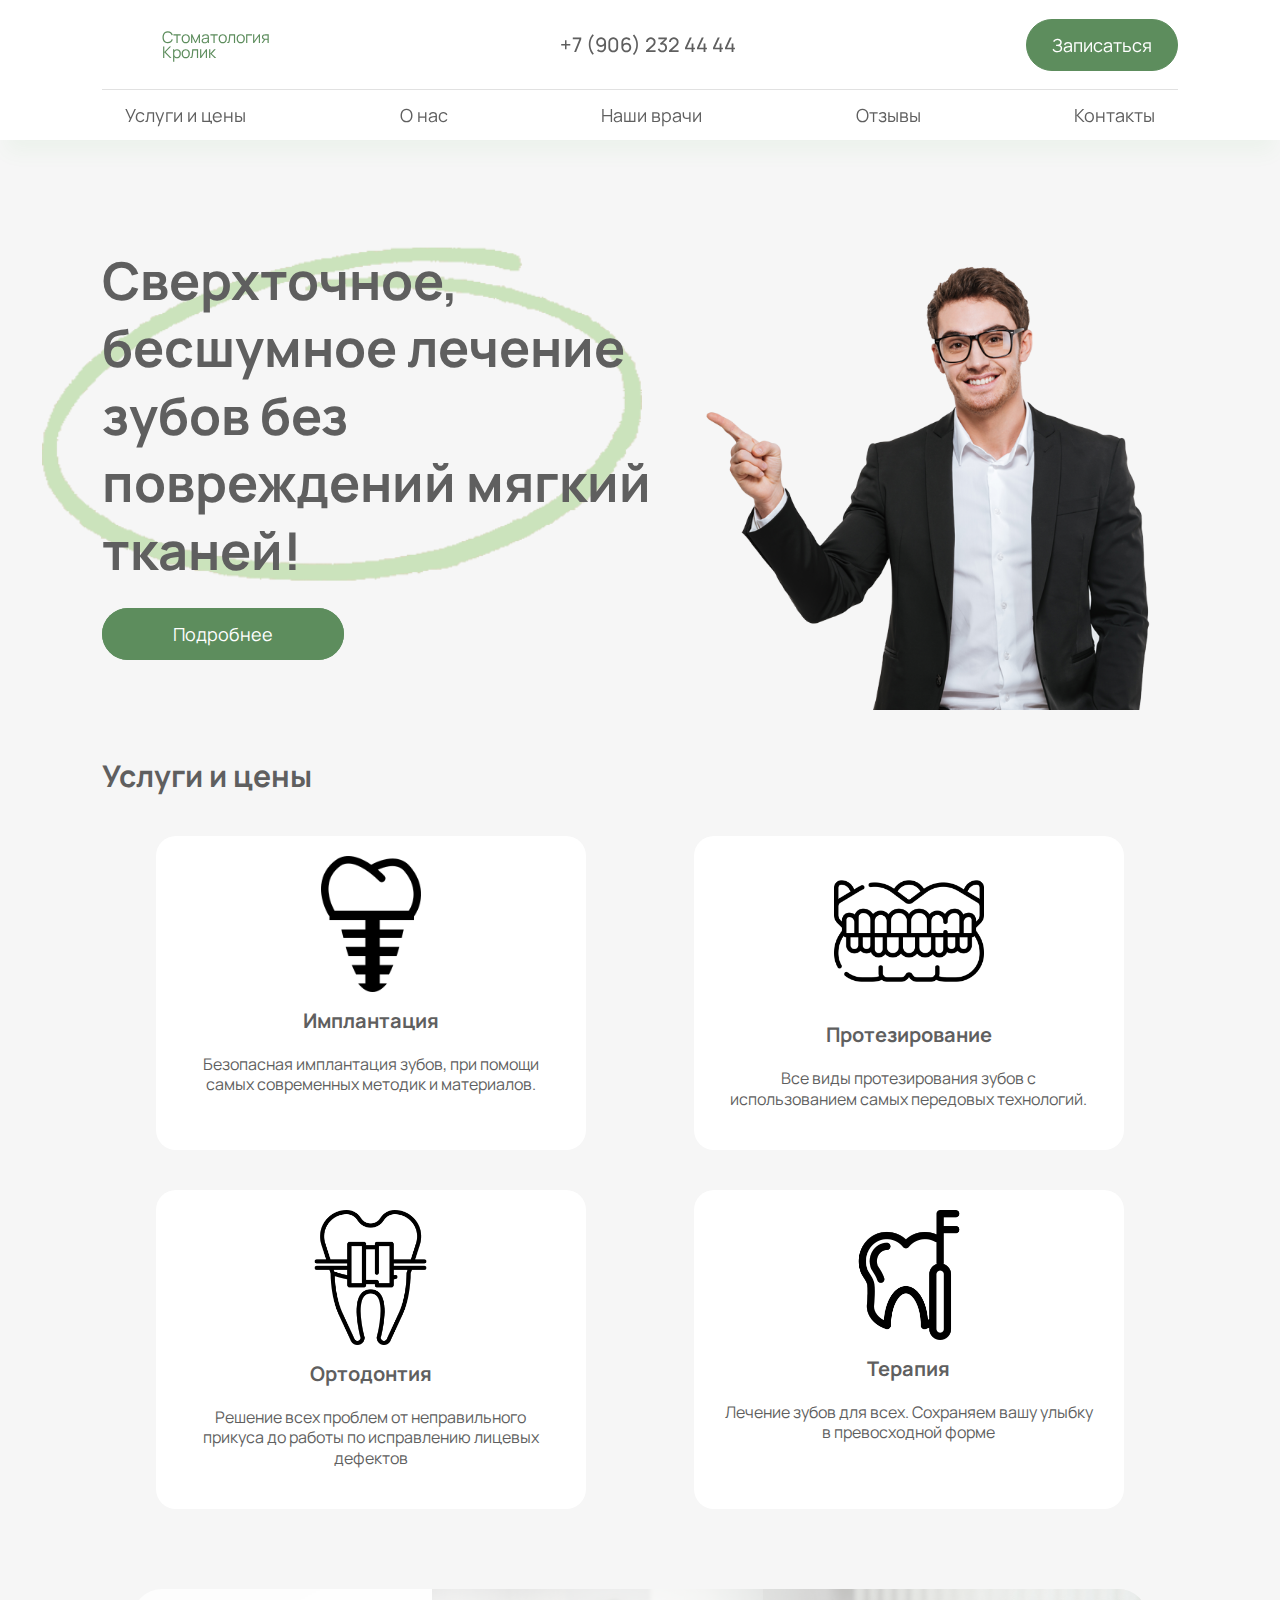
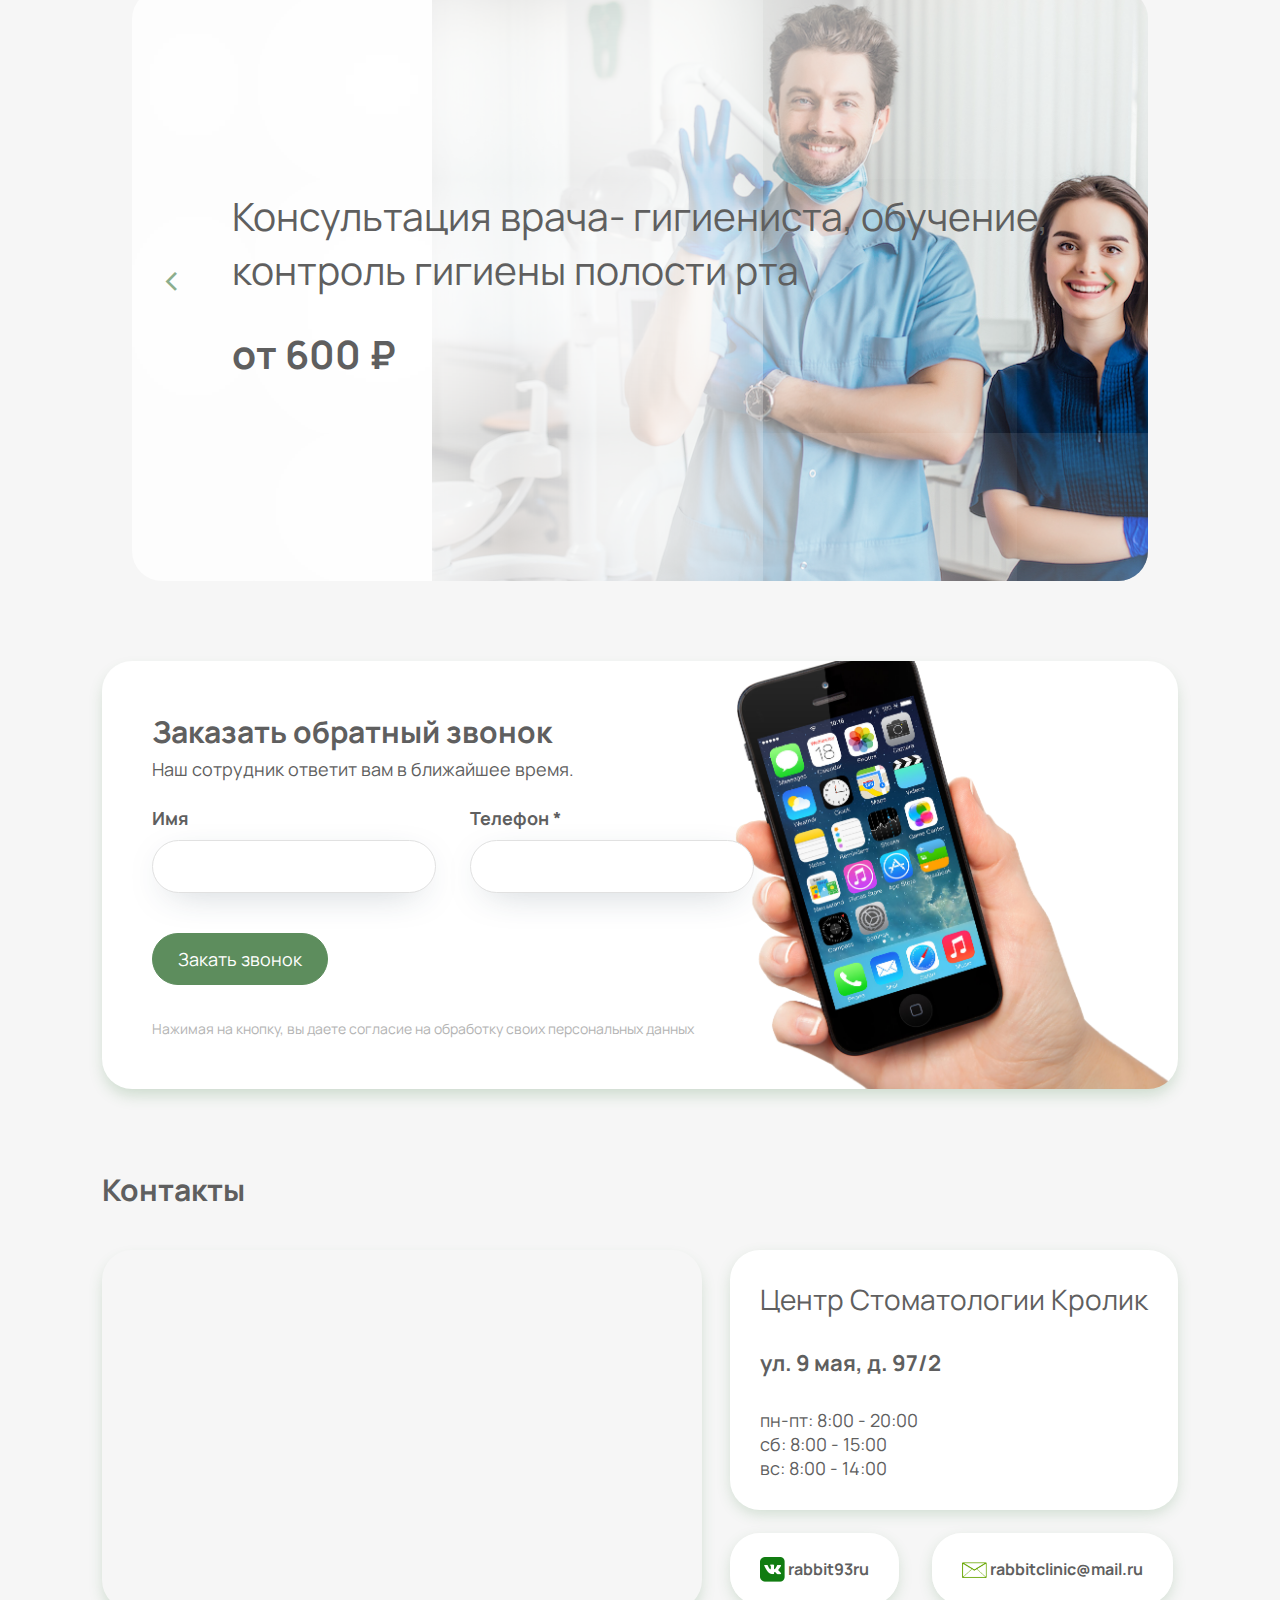
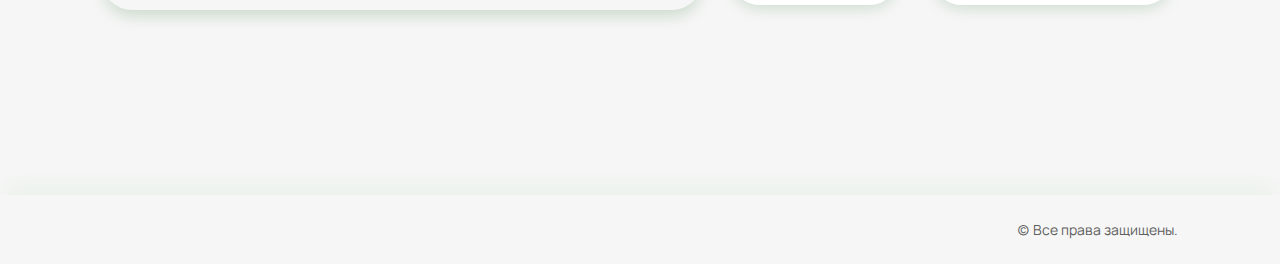
==== index.html @ 94e79339 "rabbit2" ====
<!DOCTYPE html>
<html lang="en">
<head>
    <meta charset="UTF-8">
    <meta http-equiv="X-UA-Compatible" content="IE=edge">
    <meta name="viewport" content="width=device-width, initial-scale=1.0">
    <link rel="preconnect" href="https://fonts.googleapis.com">
    <link rel="preconnect" href="https://fonts.gstatic.com" crossorigin>
    <link href="https://fonts.googleapis.com/css2?family=Cormorant+Garamond:wght@400;700&family=Manrope:wght@400;500;700&display=swap" rel="stylesheet">
    <link rel="stylesheet" href="style/style.css">
    <link rel="shortcut icon" href="img/logo.png" type="image/x-icon">
    <title>«Стоматология Кролик»</title>
</head>
<body>
    <div class="wrapper" id="header">
        <div class="wrapper-window" id="wrapper-window">
            <div class="wrapper-window__block">
                <form action="">
                    <h2 class="wrapper-window__title">Оставить заявку на звонок</h2>
                    <label><span>Имя</span><input type="text" class="input__name"></label>
                    <label><span>Телефон</span><input type="tel" class="input__number"></label>
                    <button class="wrapper-window__button">Оставить заявку</button>
                    <button class="wrapper-window__button__close" id="close"><img src="img/modal_close.png" alt=""></button>
                </form>
            </div>
        </div>
        <header class="header">
            <div class="container">
                <div class="menu-wrapper">
                    <a href="#header" class="logo">
                        <img src="img/logo.png" alt="" width="45px">
                        <p>Стоматология <br> Кролик</p>
                    </a>
                    <a href="" class="menu-wrapper_num">+7 (906) 232 44 44</a>
                    <button class="menu-wrapper_button" id="open">Записаться</button>
                    <button class="menu-open">
                        <img src="img/menu_burger_open.svg" alt="Open menu">
                    </button>
                </div>
                <ul class="nav-menu">
                    <li class="nav-menu_item"><a href="#services">Услуги и цены</a></li>
                    <li class="nav-menu_item"><a href="">О нас</a></li>
                    <li class="nav-menu_item"><a href="">Наши врачи</a></li>
                    <li class="nav-menu_item"><a href="">Отзывы</a></li>
                    <li class="nav-menu_item"><a href="#contact">Контакты</a></li>
                    <button class="menu-wrapper_button_burger" id="open">Записаться</button>
                    <button class="menu-close">
                        <img src="img/menu_burger_close.svg" alt="">
                    </button>
                </ul>
            </div>
        </header>
        <section class="hi cont">
            <div class="container">
                <div class="hi-row">
                    <div class="hi-info">
                        <h1>Сверхточное, бесшумное лечение зубов без повреждений мягкий тканей!</h1>
                        <a href="#more" class="btn-hi">Подробнее</a>
                    </div>
                    <div class="hi-image">
                        <img src="img/main_photo2.png" alt="" width="500px">
                    </div>
                    <img class="back" src="img/1642328689_61-papik-pro-p-obvodka-klipart-65.png" alt="">
                </div>
            </div>
        </section>
        <section class="services cont" id="services">
            <div class="container">
                <h2 class="services-title">Услуги и цены</h2>
                <div class="services-row">
                    <div class="services-card">
                        <div class="services-image">
                            <img src="img/pngwing.com (1).png" alt="">
                        </div>
                        <h3>Имплантация</h3>
                        <p class="card-info">Безопасная имплантация зубов, при помощи самых современных методик и материалов.</p>
                    </div>
                    <div class="services-card">
                        <div class="services-image2">
                            <img src="img/protes.png" alt="">
                        </div>
                        <h3>Протезирование</h3>
                        <p class="card-info">Все виды протезирования зубов с использованием самых передовых технологий.</p>
                    </div>
                    <div class="services-card">
                        <div class="services-image3">
                            <img src="img/tooth-with-braces.png" alt="">
                        </div>
                        <h3>Ортодонтия</h3>
                        <p class="card-info">Решение всех проблем от неправильного прикуса до работы по исправлению лицевых дефектов</p>
                    </div>
                    <div class="services-card">
                        <div class="services-image4">
                            <img src="img/prof.png" alt="">
                        </div>
                        <h3>Терапия</h3>
                        <p class="card-info">Лечение зубов для всех. Сохраняем вашу улыбку в превосходной форме</p>
                    </div>
                </div>
                <div class="carousel">
                    <div class="carousel-window">
                        <div class="carousel-slides">
                            <div class="carousel-item first">
                                <p class="carousel-item_info">Консультация врача- гигиениста, обучение, контроль гигиены полости рта</p>
                                <p class="carousel-item_price">от 600 ₽</p>
                                
                            </div>
                            <div class="carousel-item second">
                                <p class="carousel-item_info">Прием (осмотр, консультация) врача-стоматолога первичный</p>
                                <p class="carousel-item_price">от 1 200 ₽</p>
                                
                            </div>
                            <div class="carousel-item third">
                                <p class="carousel-item_info">Прием (осмотр, консультация) врача-стоматолога детского повторный</p>
                                <p class="carousel-item_price">от 1 500 ₽</p>
                                
                            </div>
                            <div class="carousel-item four">
                                <p class="carousel-item_info">Коррекция пломбы</p>
                                <p class="carousel-item_price">от 1 200 ₽</p>
                            </div>
                        </div>
                    </div>
                    <a href="#" class="carousel-prev">
                        <span class="carousel-prev-icon">&lt;</span>
                    </a>
                    <a href="#" class="carousel-next">
                        <span class="carousel-next-icon">&gt;</span>
                    </a>
                </div>
            </div>
        </section>
        <section class="back-call cont" id="more">
            <div class="container">
                <div class="back-call_row">
                    <div class="back-call_info">
                        <h2 class="back-call_title">Заказать обратный звонок</h2>
                        <p>Наш сотрудник ответит вам в ближайшее время.</p>
                        <form action="">
                            <div class="input-block">
                                <div class="input-name">Имя <br> <input type="text"></div>
                                <div class="input-tel">Телефон * <br> <input type="tel"></div>
                            </div>
                            <div class="btn-call">
                                <button class="back-call_btn">Закать звонок</button>
                            </div>
                            <a href="" class="agreement">Нажимая на кнопку, вы даете согласие на обработку своих персональных данных</a>
                        </form>
                    </div>
                </div>
            </div>
        </section>
        <section class="contact cont" id="contact">
            <div class="container">
                <h2 class="contact-title">Контакты</h2>
                <div class="contact-row">
                    <div class="contact-image">
                        <iframe src="https://www.google.com/maps/embed?pb=!1m18!1m12!1m3!1d2819.561153291583!2d39.0177687766632!3d45.03383336204988!2m3!1f0!2f0!3f0!3m2!1i1024!2i768!4f13.1!3m3!1m2!1s0x40f04ff9cd7f2a31%3A0x401fd0b730ad2f56!2z0YPQuy4gOSDQnNCw0Y8sIDk3LCDQmtGA0LDRgdC90L7QtNCw0YAsINCa0YDQsNGB0L3QvtC00LDRgNGB0LrQuNC5INC60YDQsNC5LCAzNTAwNTk!5e0!3m2!1sru!2sru!4v1681923214308!5m2!1sru!2sru" style="border:0;" allowfullscreen="" loading="lazy" referrerpolicy="no-referrer-when-downgrade"></iframe>
                    </div>
                    <div class="contact-info">
                        <div class="info-contact">
                            <h3>Центр Стоматологии
                                Кролик</h3>
                            <p class="contact-street">ул. 9 мая, д. 97/2</p>
                            <div class="contact-time">
                                <div>пн-пт: 8:00 - 20:00</div>
                                <div>сб: 8:00 - 15:00</div>
                                <div>вс: 8:00 - 14:00</div>
                            </div>
                        </div>
                        <div class="contact-social">
                            <a href="https:/vk.com"  class="contact-social_vk"><img src="img/contact vk.png" alt=""> rabbit93ru</a>
                            <a href="https://mail.ru" class="contact-social_mail"><img src="img/contact mail.png" alt=""> rabbitclinic@mail.ru</a>
                        </div>
                    </div>
                </div>
            </div>
        </section>
        <footer class="footer">
            <div class="container">
                <div class="footer-row">
                    <div class="footer-row_root">(c) Все права защищены.</div>
                </div>
            </div>
        </footer>
    </div>

    <script src="https://unpkg.com/scrollreveal"></script>
    <script src="script/script.js"></script>
    <script src="script/slider.js"></script>
</body>
</html>
---- style/style.css ----
*{
    margin: 0;
    padding: 0;
    box-sizing: border-box;
    list-style: none;
    text-decoration: none;
}

html{
    scroll-behavior: smooth;
}

:target{
    scroll-margin-top: 180px;
}






/* --- modal --- */
.wrapper-window {
    position: fixed;
    z-index: 2;
    background-color: rgba(0, 0, 0, 0.664);
    width: 100%;
    height: 100vh;
    display: none;
    transition: .2s;
}

.wrapper-window__active{
    display: block;
    display: flex;
    align-items: center;
    justify-content: center;
}

.wrapper-window__block {
    background-color: white;
    max-width: 450px;
    padding: 60px 40px 20px 40px;
    position: relative;
    border-radius: 5px;
    animation-name: animate;
    animation-duration: 1s
}

@keyframes animate {
    from {opacity:0}
    to {opacity:1}
  }

.wrapper-window__title {
    font-size: 30px;
    margin-bottom: 30px;
    line-height: 1.15;
}

.input__name,
.input__number{
    display: block;
    outline: none;
    padding: 15px 25px;
    box-shadow: 0px 10px 39px -17px rgba(34, 60, 80, 0.4);
    border-radius: 30px;
    border: 1px solid #e1e1e1;
    width: 100%;
    margin-bottom: 15px;
    font-size: 18px;
}

.wrapper-window__block span{
    margin: 0 0 5px 20px;
    display: block;
}

.wrapper-window__button {
    display: block;
    color: white;
    font-size: 18px;
    background-color:rgb(93, 141, 93);
    border: none;
    padding: 13px 25px;
    border-radius: 30px;
    border: 1px solid rgb(93, 141, 93);
    transition: 0.2s;
    margin-top: 30px;
    margin-left: auto;
    cursor: pointer;
}

.wrapper-window__button:hover{
    background-color:rgb(203, 233, 203);
    color:rgb(93, 141, 93);
}

.wrapper-window__button__close{
    border: none;
    background: none;
    outline: none;
    cursor: pointer;
}

.wrapper-window__button__close img{
    width: 18px;
    height: 18px;
    transform: rotate(45deg);
    position: absolute;
    right: 20px;
    top: 15px;
}













body{
    background-color: rgb(246, 246, 246);
}

.cont{
    padding-bottom: 80px;
}

.wrapper,
button,
a{
    font-family:'Manrope';
    color: rgb(95, 95, 95);
    outline: none;
}

.wrapper{
    display: flex;
    flex-direction: column;
    min-height: 100vh;
}

.header {
    position: sticky;
    top: 0;
    z-index: 1;
    box-shadow: 0px 18px 19px -6px rgba(83, 187, 90, 0.06);
    background-color: white;
}

.container {
    max-width: 1076px;
    margin: 0 auto;
}

.menu-wrapper {
    display: flex;
    justify-content: space-between;
    height: 90px;
    align-items: center;
    border-bottom: 1px solid #e1e1e1;
}

.logo {
    display: flex;
    align-items: center;
}

.logo img{
    margin-right: 15px;
}

.logo p{
    font-size: 16px;
    color: rgb(93, 141, 93);
    line-height: 0.9;
}

.menu-wrapper_num {
    font-size: 20px;
    font-weight: 500;
}

.menu-wrapper_num:hover{
    color: rgb(93, 141, 93);
}

.menu-wrapper_button {
    color: white;
    font-size: 18px;
    background-color:rgb(93, 141, 93);
    border: none;
    padding: 13px 25px;
    border-radius: 30px;
    border: 1px solid rgb(93, 141, 93);
    transition: 0.2s;
    cursor: pointer;
}

.menu-wrapper_button:hover{
    background-color:rgb(203, 233, 203);
    color:rgb(93, 141, 93);
}

.menu-wrapper_button_burger{
    display: none;
}

.nav-menu {
    display: flex;
    justify-content: space-between;
    height: 50px;
    align-items: center;
    position: relative;
}

.nav-menu_item {
    font-size: 18px;
}

.nav-menu_item a{
    padding: 10px 23px;

}

.nav-menu_item a:hover{
    color:rgb(93, 141, 93);
}

.menu-open{
    display: none;
}

.menu-close{
    border: none;
    background: none;
    outline: none;
    position: absolute;
    right: 100px;
    top: 50px;
    display: none;

}






















/* --- hi --- */

.hi {
    padding-top: 80px;
}

.hi-row{
    display: flex;
    align-items: center;
}

.hi-info {
    font-size: 26px;
    line-height: 1.3; 
}

.hi-info h1{
    display: inline-block;
    border-radius: 20px;
    margin-bottom: 30px;
}

.btn-hi {
    color: white;
    font-size: 18px;
    background-color:rgb(93, 141, 93);
    border: none;
    padding: 13px 70px;
    border-radius: 30px;
    border: 1px solid rgb(93, 141, 93);
    transition: 0.2s;
    outline: none;
}

.btn-hi:hover{
    background-color:rgb(203, 233, 203);
    color:rgb(93, 141, 93);
}

.hi-image {
    transform:  translateY(40px);
}

.back{
    position: absolute;
    opacity: 0.35;
    z-index: -1;
    width: 600px;
    transform: translate(-10%, -10%);
}





















/* --- services -- */



.services-title{
    font-size: 30px;
    margin-bottom: 40px;
}

.services-row {
    display: flex;
    flex-wrap: wrap;
    justify-content: space-around;
    margin-bottom: 80px;
}

.services-card{
    width: 40%;
    background-color: white;
    text-align: center;
    margin-bottom: 40px;
    padding: 20px 30px 40px 30px;
    border-radius: 20px;
    transition: 0.2s;
}

.services-card:hover{
    transform: scale(1.05);
    box-shadow: 0px 10px 19px -2px rgba(83, 187, 90, 0.2);
}

.services-card:nth-child(3),
.services-card:nth-child(4){
    margin: 0;
}

.services-image img{
    width: 100px;
}

.services-image2 img{
    width: 150px;
}

.services-image3 img{
    width: 135px;
}

.services-image4 img{
    width: 130px;
}

.services-card h3{
    margin-bottom: 20px;
    font-size: 20px;
}

.services-card img{
    margin-bottom: 10px;
}

.card-info {
    line-height: 1.3;
}





















/* --- prices --- */


.carousel {
    margin: 0 auto;
    position: relative;
}

    .carousel .carousel-window {
        margin: 0 auto;
        width: 100%;
        overflow: hidden;
    }
    .carousel .carousel-slides {
        display: flex;
        transition: transform 0.5s;
    }

    .carousel-item{
        background: white;
        border-radius: 30px;
        padding: 200px 100px;
        margin: 0 30px;
    }

    .carousel-item_info {
        font-size: 39px;
        margin-bottom: 30px;
    }

    .carousel-item_price {
        font-size: 39px;
        font-weight: bold;
    }

    .carousel .carousel-prev, .carousel .carousel-next {
        position: absolute;
        top: 45%;
        bottom: 0;
        display: flex;
        justify-content: center;
        align-items: center;
        width: 50px;
        height: 50px;
        border-radius: 100px;
        color:rgb(93, 141, 93);
        opacity: 0.7;
        text-align: center;
        font-size: 40px;
        text-decoration: none;
        transition: .2s;
    }
    .carousel .carousel-prev:hover, .carousel .carousel-next:hover {
        background-color: rgba(0, 0, 0, 0.5);
    }
    .carousel .carousel-prev {
        left: 45px;
    }
    .carousel .carousel-next {
        right: 45px;
    }

    .carousel-prev-icon,
    .carousel-next-icon{
        transform: translateY(-2px);
    }

    .first{
        background: url('/img/slider1.jpeg') 300px no-repeat;
        background-size: cover;
        box-shadow: inset 700px 0px 350px rgba(255,255,255, 1);
    }

    .second{
        background: url('/img/slider2.jpg') 230px no-repeat;
        background-size: cover;
        box-shadow: inset 700px 0px 350px rgba(255,255,255, 1);
    }

    .third{
        background: url('/img/slider3.jpg') 230px no-repeat;
        background-size: cover;
        box-shadow: inset 700px 0px 350px rgba(255,255,255, 1);
    }

    .four{
        background: url('/img/slider4.jpg')  no-repeat;
        background-size: cover;
        box-shadow: inset 700px 0px 350px rgba(255,255,255, 1);
    }























/* --- back call --- */

.back-call {
    font-size: 18px;
}

.back-call_info{
    padding: 50px 0 50px 50px;
}

.back-call_title {
    font-size: 30px;
    margin-bottom: 5px;
}

.back-call p{
    margin-bottom: 25px;
}

.back-call_row {
    background: url('/img/pngimg.com\ -\ iphone_PNG5740.png') no-repeat;
    background-size: contain;
    background-position: right;
    display: flex;
    background-color: white;
    border-radius: 30px;
    box-shadow: 0px 8px 15px -2px rgba(55, 121, 59, 0.22);
}

.input-name,
.input-tel{
    display: inline-block;
    font-weight: 700;
    margin-bottom: 40px;
}

.input-tel{
    margin-left: 30px;
}

.input-name input,
.input-tel input {
    padding: 15px 25px;
    font-size: 18px;
    border-radius: 30px;
    outline: none;
    border: 1px solid #e1e1e1;
    margin-top: 10px;
    box-shadow: 0px 10px 39px -17px rgba(34, 60, 80, 0.4);
}


.back-call_btn {
    display: block;
    color: white;
    font-size: 18px;
    background-color:rgb(93, 141, 93);
    border: none;
    padding: 13px 25px;
    border-radius: 30px;
    border: 1px solid rgb(93, 141, 93);
    transition: 0.2s;
    margin-bottom: 30px;
}

.back-call_btn:hover{
    background-color:rgb(203, 233, 203);
    color:rgb(93, 141, 93);
}

.agreement {
    font-size: 14px;
    color: #b3b3b3;
}

.back-call_image img {
    position: relative;
    bottom: -3px;
    width: 450px;
}


















/* --- contact ---*/

.contact {
    margin-bottom: 100px;
}

.contact-title {
    font-size: 30px;
    margin-bottom: 40px;
}

.contact-row {
    display: flex;
    justify-content: space-between;
}

.contact-image iframe {
    border-radius: 30px;
    width: 600px;
    height: 360px;
    box-shadow: 0px 8px 15px -2px rgba(55, 121, 59, 0.22);
}

.info-contact{
    margin-bottom: 30px;
    background-color: white;
    padding: 30px;
    border-radius: 30px;
    box-shadow: 0px 5px 15px -2px rgba(55, 121, 59, 0.22);
}

.info-contact h3 {
    font-size: 28px;
    font-weight: normal;
    margin-bottom: 30px;
}

.contact-street {
    font-size: 22px;
    font-weight: 700;
    margin-bottom: 30px;
}

.contact-time {
    font-size: 18px;
}

.contact-social {
    margin-top: 40px;
}

.contact-social_vk img,
.contact-social_mail img {
    width: 25px;
}

.contact-social_vk,
.contact-social_mail{
    font-size: 16px;
    font-weight: bold;
    background-color: white;
    padding: 25px 30px;
    border-radius: 30px;
    box-shadow: 0px 5px 15px -2px rgba(55, 121, 59, 0.22);
}


.contact-social_vk{
    margin-right: 30px;
}

.contact-social_vk img{
    transform: translatey(7px);
}

.contact-social_mail img{
    transform: translateY(3px);
}













/* --- footer --- */

.footer {
    margin-top: auto;
    box-shadow: 0px -18px 19px -6px rgba(83, 187, 90, 0.06);
}


.footer-row {
    padding: 25px 0;
    display: flex;
    align-items: center;
    justify-content: end;
}

.footer-row_root {
    font-size: 14px;
}





/* --- adaptive --- */

@media (max-width: 1024px){
    .container{
        max-width: 900px;
    }

    .hi-image img{
        width: 400px;
    }

    .back-call_row{
        background: url('/img/pngimg.com\ -\ iphone_PNG5740.png') 450px 0px no-repeat;
        background-size: contain;
        background-color: white;
    }
    .contact-row{
        flex-direction: column-reverse;
        align-items: center;
    }

    .contact-image{
        margin-top: 55px;
    }
}

@media (max-width: 768px){
    .container{
        max-width: 568px;
    }

    .carousel{
        display: none;
    }

    .services-card{
        width: 350px;
    }

    .services-card:last-child{
        margin-top: 40px;
    }

    .services-row{
        margin: 0;
    }

    .hi-image{
        display: none;
    }

    .hi-row{
        text-align: center;
    }

    .back{
        transform: translate(-5%, -5%);
    }

    .back-call_row{
        text-align: center;
    }

    .back-call_info{
        padding: 50px;
    }

    .input-tel,
    .input-name{
        margin: 0 0 40px 0;
        text-align: left;
    }

    .input-tel input,
    .input-name input{
        max-width: 200px;
    }

    .input-block{
        display: flex;
        justify-content: space-evenly;
    }

    .btn-call{
        transform: translateX(31%);
    }

    .services-title,
    .back-call_title,
    .contact-title{
        text-align: center;
    }

    .menu-wrapper_num,
    .menu-wrapper_button{
        display: none;
    }

    .nav-menu{
        display: none;
        position: fixed;
        flex-direction: column;
        justify-content: flex-start;
        right: 0;
        top: 0;
        width: 100%;
        min-height: 100vh;
        background-color: rgba(0, 0, 0, 0.4);
        backdrop-filter: blur(10px);
        padding-top: 90px;
    }

    .nav-menu_item a{
        color: white;
        padding: 0;
    }

    .nav-menu_item{
        width: 100%;
        border-bottom: 1px solid #646464;
        padding: 41px 0 10px 0;
        text-align: center;
    }

    .menu-wrapper_button_burger{
        display: inline-block;
        color: white;
        font-size: 18px;
        background-color:rgb(93, 141, 93);
        border: none;
        padding: 13px 25px;
        border-radius: 30px;
        border: 1px solid rgb(93, 141, 93);
        transition: 0.2s;
        cursor: pointer;
        margin-top: 41px;
        transform: translateX(307px);
    }

    .menu-wrapper_button_burger:active{
        background-color:rgb(203, 233, 203);
        color:rgb(93, 141, 93);
    }

    .menu-wrapper{
        border: none;
    }

    .menu-open{
        display: block;
        border: none;
        background: none;
        outline: none;
        cursor: pointer;
    }
    .menu-close{
        display: block;
        cursor: pointer;
    }

    .show-menu{
        display: block;
    }
}

@media (max-width: 590px){
    .container{
        width: 100%;
        padding: 0 20px;
    }

    .hi-info h1{
        font-size: 24px;
    }

    .back{
        width: 396px;
    }

    .services-title,
    .back-call_title,
    .contact-title{
        font-size: 20px;
    }

    .back-call_info{
        padding: 15px;
    }

    .back-call_info p{
        font-size: 11px;
    }

    .input-tel,
    .input-name{
        font-size: 16px;
    }

    .input-tel input,
    .input-name input{
        max-width: 140px;
    }

    .agreement{
        font-size: 11px;
    }

    .back-call_btn{
        transform: translateX(-20px);
    }

    .contact-image iframe{
        width: 350px;
    }

    .info-contact h3{
        font-size: 20px;
    }

    .contact-street,
    .contact-time{
        font-size: 16px
    }

    .contact-social_mail,
    .contact-social_vk{
        font-size: 11px;
    }

    .contact-social_mail img,
    .contact-social_vk img{
        margin-right: 5px;
    }

    .wrapper-window__block{
        width: 70%;
    }

    .menu-wrapper_button_burger{
        transform: translateX(140px);
    }

    .nav-menu_item{
        transform: translatex(-35px);
    }
}
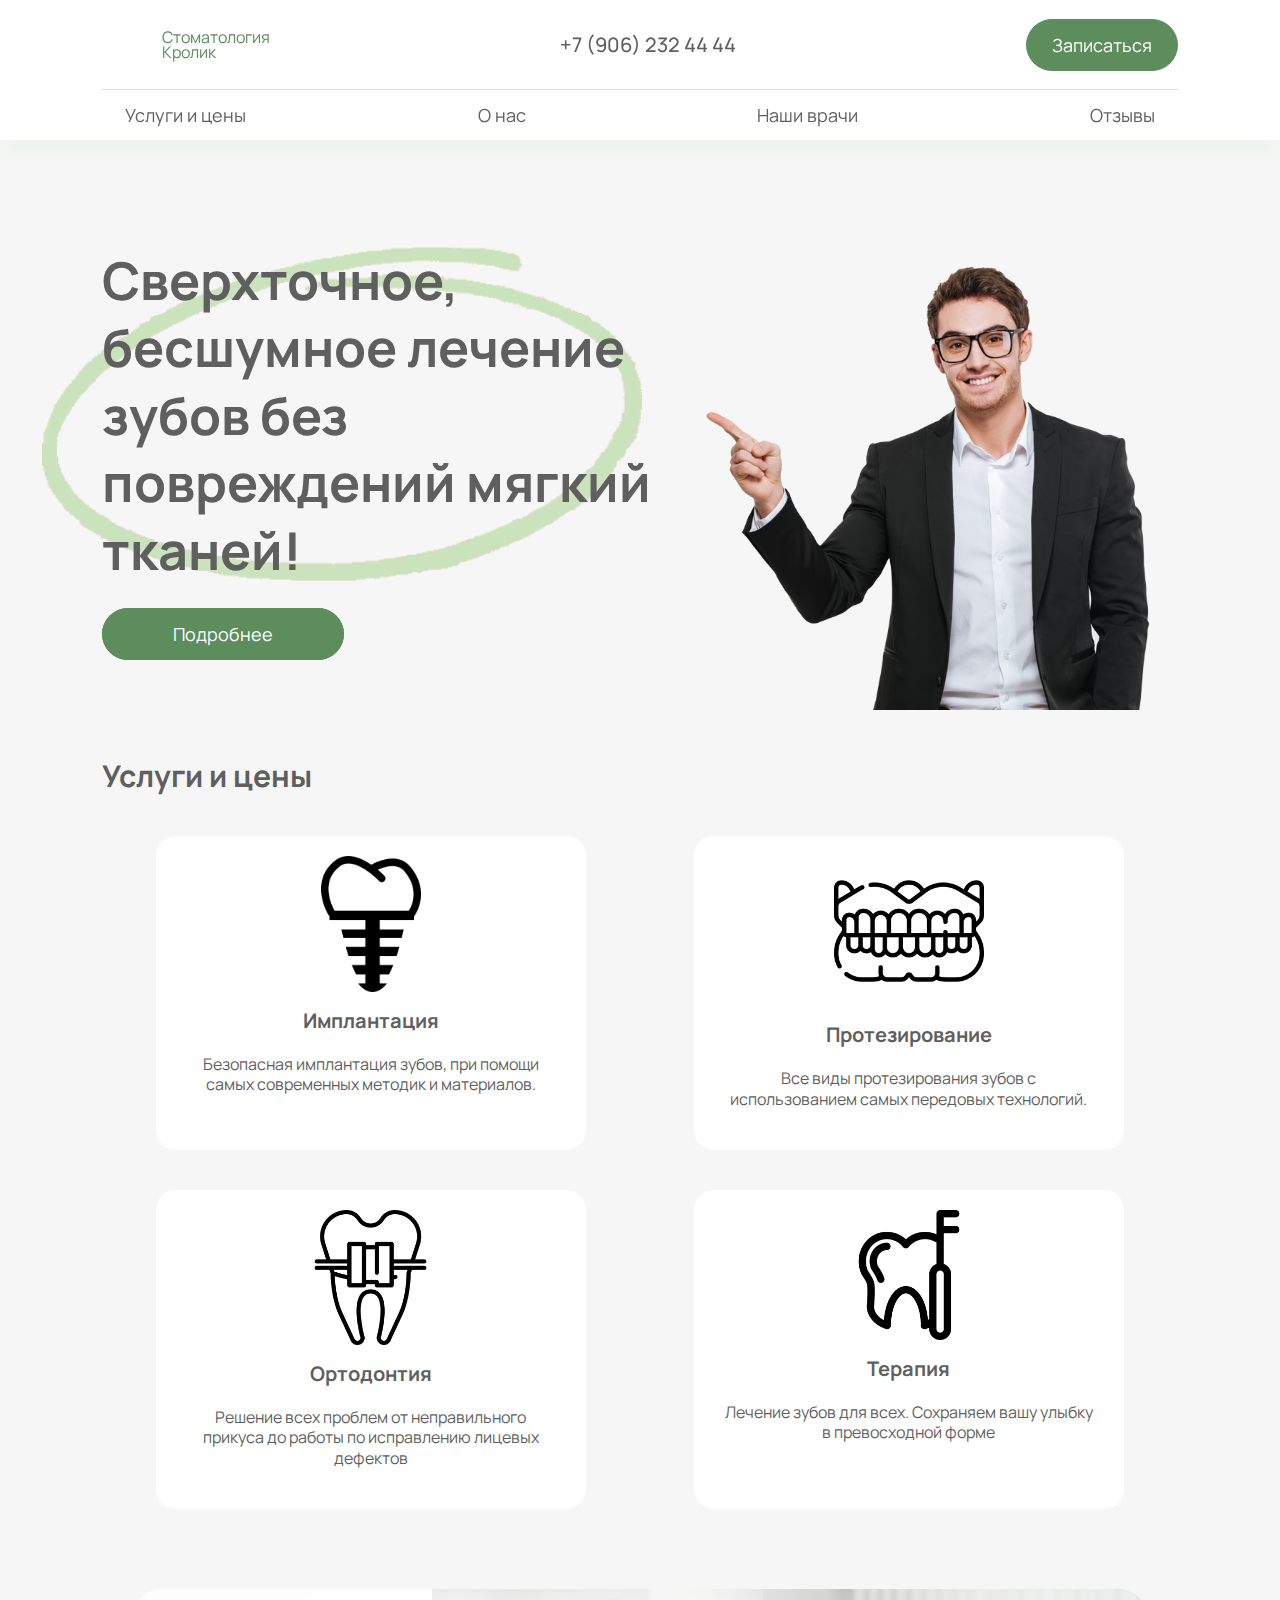
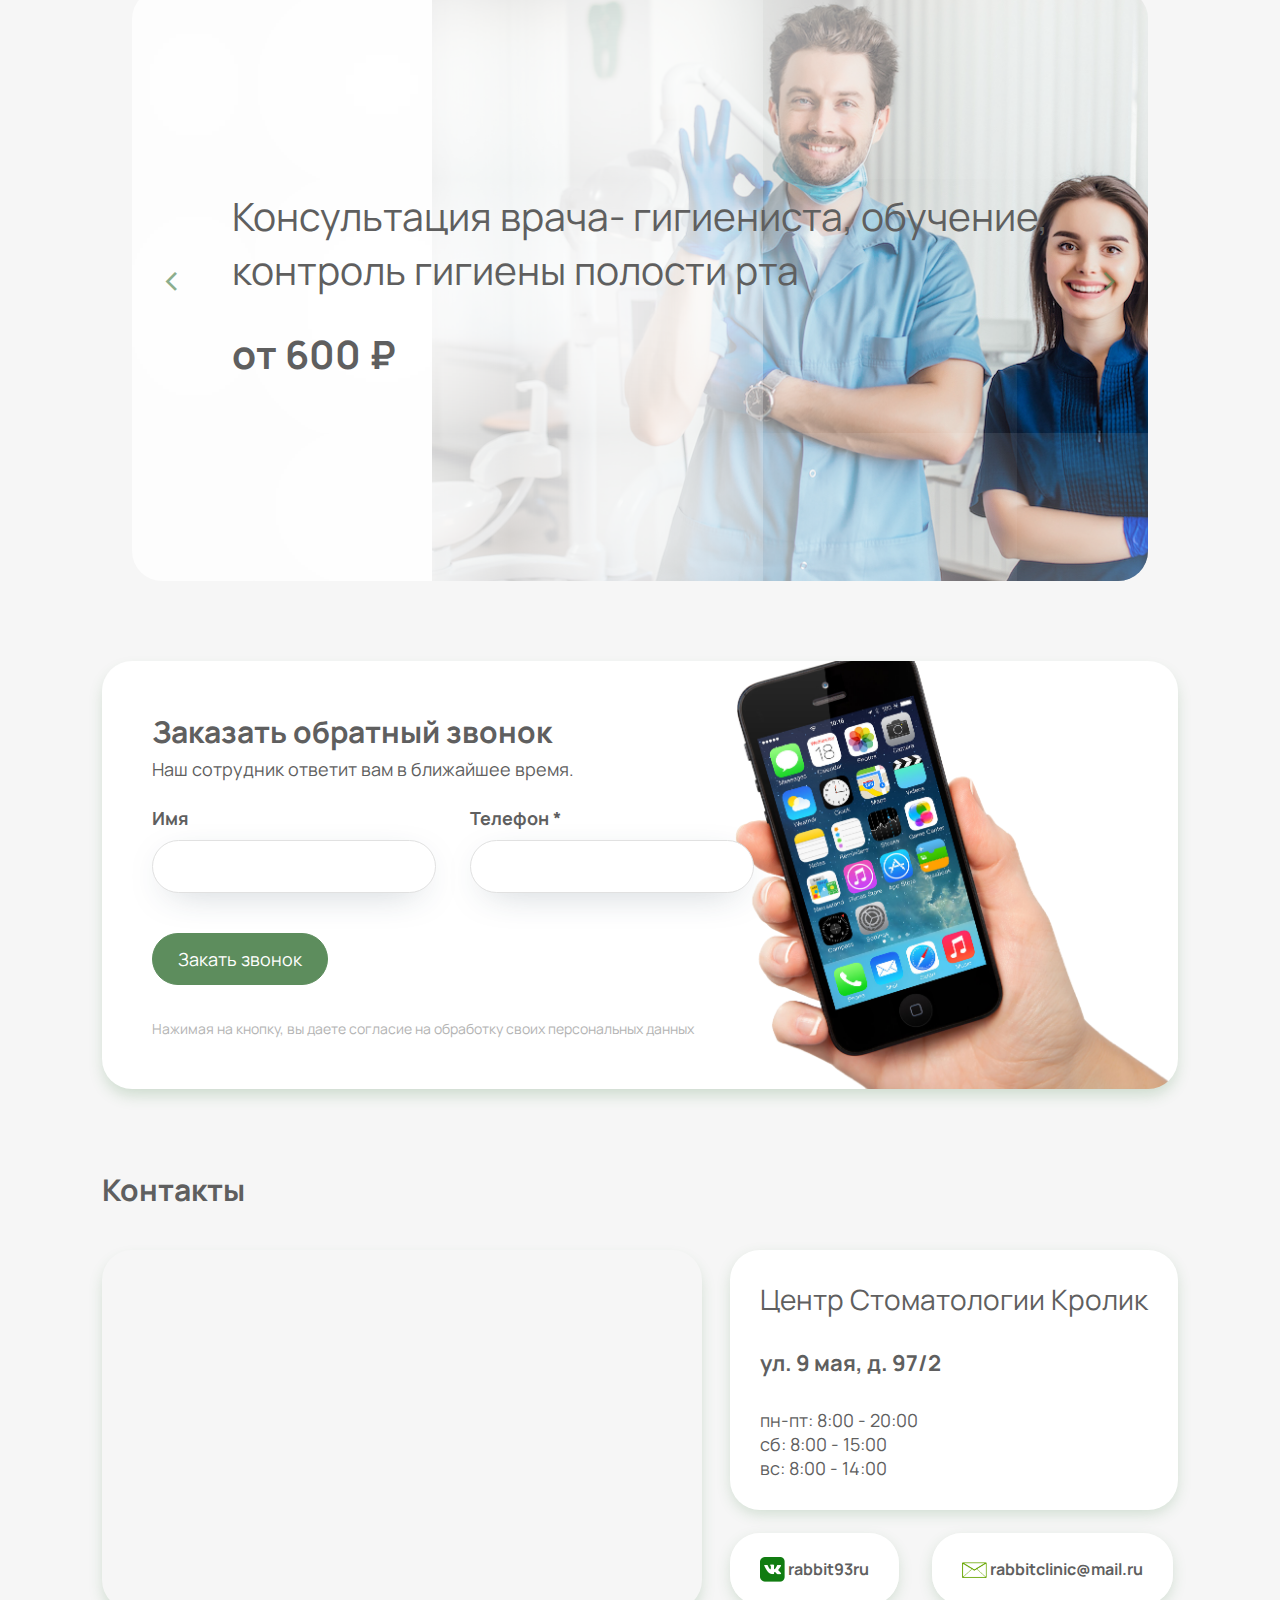
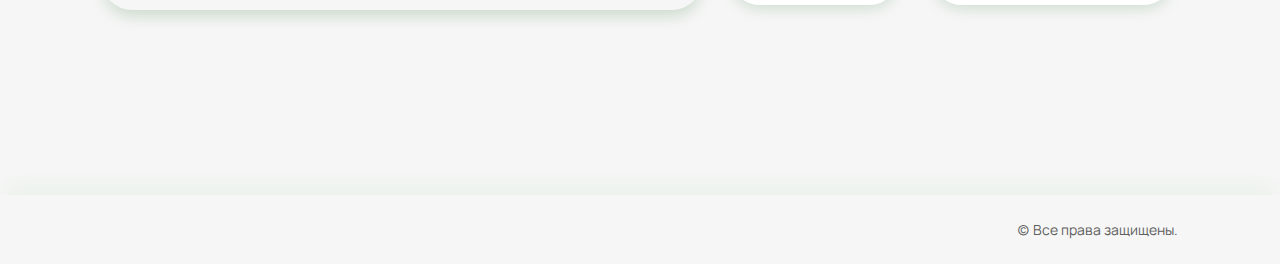
==== commit 544fbe1a: "rabbit2" ====
--- a/index.html
+++ b/index.html
@@ -11,7 +11,7 @@
     <link rel="shortcut icon" href="img/logo.png" type="image/x-icon">
     <title>«Стоматология Кролик»</title>
 </head>
-<body>
+<body id="body">
     <div class="wrapper" id="header">
         <div class="wrapper-window" id="wrapper-window">
             <div class="wrapper-window__block">
@@ -19,8 +19,8 @@
                     <h2 class="wrapper-window__title">Оставить заявку на звонок</h2>
                     <label><span>Имя</span><input type="text" class="input__name"></label>
                     <label><span>Телефон</span><input type="tel" class="input__number"></label>
-                    <button class="wrapper-window__button">Оставить заявку</button>
-                    <button class="wrapper-window__button__close" id="close"><img src="img/modal_close.png" alt=""></button>
+                    <button class="wrapper-window__button" type="button">Оставить заявку</button>
+                    <button class="wrapper-window__button__close" type="button" id="close"><img src="img/modal_close.png" alt=""></button>
                 </form>
             </div>
         </div>
@@ -32,19 +32,18 @@
                         <p>Стоматология <br> Кролик</p>
                     </a>
                     <a href="" class="menu-wrapper_num">+7 (906) 232 44 44</a>
-                    <button class="menu-wrapper_button" id="open">Записаться</button>
-                    <button class="menu-open">
+                    <button class="menu-wrapper_button" type="button" id="open">Записаться</button>
+                    <button class="menu-open" type="button">
                         <img src="img/menu_burger_open.svg" alt="Open menu">
                     </button>
                 </div>
                 <ul class="nav-menu">
-                    <li class="nav-menu_item"><a href="#services">Услуги и цены</a></li>
-                    <li class="nav-menu_item"><a href="">О нас</a></li>
-                    <li class="nav-menu_item"><a href="">Наши врачи</a></li>
-                    <li class="nav-menu_item"><a href="">Отзывы</a></li>
-                    <li class="nav-menu_item"><a href="#contact">Контакты</a></li>
-                    <button class="menu-wrapper_button_burger" id="open">Записаться</button>
-                    <button class="menu-close">
+                    <li class="nav-menu_item"><a href="prices.html">Услуги и цены</a></li>
+                    <li class="nav-menu_item"><a href="about.html">О нас</a></li>
+                    <li class="nav-menu_item"><a href="doctors.html">Наши врачи</a></li>
+                    <li class="nav-menu_item"><a href="reviews.html">Отзывы</a></li>
+                    <button class="menu-wrapper_button_burger" type="button" id="open">Записаться</button>
+                    <button class="menu-close" type="button">
                         <img src="img/menu_burger_close.svg" alt="">
                     </button>
                 </ul>
@@ -64,38 +63,38 @@
                 </div>
             </div>
         </section>
-        <section class="services cont" id="services">
+        <section class="services cont">
             <div class="container">
                 <h2 class="services-title">Услуги и цены</h2>
                 <div class="services-row">
-                    <div class="services-card">
+                    <a href="prices.html" class="services-card">
                         <div class="services-image">
                             <img src="img/pngwing.com (1).png" alt="">
                         </div>
                         <h3>Имплантация</h3>
                         <p class="card-info">Безопасная имплантация зубов, при помощи самых современных методик и материалов.</p>
-                    </div>
-                    <div class="services-card">
+                    </a>
+                    <a href="prices.html" class="services-card">
                         <div class="services-image2">
                             <img src="img/protes.png" alt="">
                         </div>
                         <h3>Протезирование</h3>
                         <p class="card-info">Все виды протезирования зубов с использованием самых передовых технологий.</p>
-                    </div>
-                    <div class="services-card">
+                    </a>
+                    <a href="prices.html" class="services-card">
                         <div class="services-image3">
                             <img src="img/tooth-with-braces.png" alt="">
                         </div>
                         <h3>Ортодонтия</h3>
                         <p class="card-info">Решение всех проблем от неправильного прикуса до работы по исправлению лицевых дефектов</p>
-                    </div>
-                    <div class="services-card">
+                    </a>
+                    <a href="prices.html" class="services-card">
                         <div class="services-image4">
                             <img src="img/prof.png" alt="">
                         </div>
                         <h3>Терапия</h3>
                         <p class="card-info">Лечение зубов для всех. Сохраняем вашу улыбку в превосходной форме</p>
-                    </div>
+                    </a>
                 </div>
                 <div class="carousel">
                     <div class="carousel-window">
@@ -142,7 +141,7 @@
                                 <div class="input-tel">Телефон * <br> <input type="tel"></div>
                             </div>
                             <div class="btn-call">
-                                <button class="back-call_btn">Закать звонок</button>
+                                <button class="back-call_btn" type="button">Закать звонок</button>
                             </div>
                             <a href="" class="agreement">Нажимая на кнопку, вы даете согласие на обработку своих персональных данных</a>
                         </form>
--- a/style/style.css
+++ b/style/style.css
@@ -13,7 +13,6 @@
 :target{
     scroll-margin-top: 180px;
 }
-
 
 
 
@@ -40,7 +39,7 @@
 .wrapper-window__block {
     background-color: white;
     max-width: 450px;
-    padding: 60px 40px 20px 40px;
+    padding: 60px 40px 60px 40px;
     position: relative;
     border-radius: 5px;
     animation-name: animate;
@@ -77,7 +76,7 @@
 }
 
 .wrapper-window__button {
-    display: block;
+    display: inline-block;
     color: white;
     font-size: 18px;
     background-color:rgb(93, 141, 93);
@@ -86,8 +85,7 @@
     border-radius: 30px;
     border: 1px solid rgb(93, 141, 93);
     transition: 0.2s;
-    margin-top: 30px;
-    margin-left: auto;
+    margin-top: 15px;
     cursor: pointer;
 }
 
@@ -126,6 +124,10 @@
 
 body{
     background-color: rgb(246, 246, 246);
+}
+
+body.lock{
+    overflow: hidden;
 }
 
 .cont{
@@ -493,25 +495,25 @@
     }
 
     .first{
-        background: url('/img/slider1.jpeg') 300px no-repeat;
+        background: url(../img/slider1.jpeg) 300px no-repeat;
         background-size: cover;
         box-shadow: inset 700px 0px 350px rgba(255,255,255, 1);
     }
 
     .second{
-        background: url('/img/slider2.jpg') 230px no-repeat;
+        background: url(../img/slider2.jpg) 230px no-repeat;
         background-size: cover;
         box-shadow: inset 700px 0px 350px rgba(255,255,255, 1);
     }
 
     .third{
-        background: url('/img/slider3.jpg') 230px no-repeat;
+        background: url(../img/slider3.jpg) 230px no-repeat;
         background-size: cover;
         box-shadow: inset 700px 0px 350px rgba(255,255,255, 1);
     }
 
     .four{
-        background: url('/img/slider4.jpg')  no-repeat;
+        background: url(../img/slider4.jpg)  no-repeat;
         background-size: cover;
         box-shadow: inset 700px 0px 350px rgba(255,255,255, 1);
     }
@@ -558,7 +560,7 @@
 }
 
 .back-call_row {
-    background: url('/img/pngimg.com\ -\ iphone_PNG5740.png') no-repeat;
+    background: url(../img/pngimg.com\ -\ iphone_PNG5740.png) no-repeat;
     background-size: contain;
     background-position: right;
     display: flex;
@@ -762,7 +764,7 @@
     }
 
     .back-call_row{
-        background: url('/img/pngimg.com\ -\ iphone_PNG5740.png') 450px 0px no-repeat;
+        background: url(../img/pngimg.com\ -\ iphone_PNG5740.png) 450px 0px no-repeat;
         background-size: contain;
         background-color: white;
     }
@@ -811,6 +813,10 @@
 
     .back-call_row{
         text-align: center;
+    }
+
+    .back-call_btn{
+        width: 100%;
     }
 
     .back-call_info{
@@ -833,10 +839,6 @@
         justify-content: space-evenly;
     }
 
-    .btn-call{
-        transform: translateX(31%);
-    }
-
     .services-title,
     .back-call_title,
     .contact-title{
@@ -846,32 +848,6 @@
     .menu-wrapper_num,
     .menu-wrapper_button{
         display: none;
-    }
-
-    .nav-menu{
-        display: none;
-        position: fixed;
-        flex-direction: column;
-        justify-content: flex-start;
-        right: 0;
-        top: 0;
-        width: 100%;
-        min-height: 100vh;
-        background-color: rgba(0, 0, 0, 0.4);
-        backdrop-filter: blur(10px);
-        padding-top: 90px;
-    }
-
-    .nav-menu_item a{
-        color: white;
-        padding: 0;
-    }
-
-    .nav-menu_item{
-        width: 100%;
-        border-bottom: 1px solid #646464;
-        padding: 41px 0 10px 0;
-        text-align: center;
     }
 
     .menu-wrapper_button_burger{
@@ -885,8 +861,6 @@
         border: 1px solid rgb(93, 141, 93);
         transition: 0.2s;
         cursor: pointer;
-        margin-top: 41px;
-        transform: translateX(307px);
     }
 
     .menu-wrapper_button_burger:active{
@@ -896,6 +870,23 @@
 
     .menu-wrapper{
         border: none;
+    }
+
+    .nav-menu{
+        display: none;
+    }
+
+    .show-menu{
+        display: block;
+        position: absolute;
+        top: 0;
+        right: 0;
+        background-color: #7474747e;
+        backdrop-filter: blur(10px);
+        width: 100%;
+        height: 100vh;
+        padding: 90px 20px 0 20px;
+        z-index: 2;
     }
 
     .menu-open{
@@ -908,10 +899,22 @@
     .menu-close{
         display: block;
         cursor: pointer;
-    }
-
-    .show-menu{
-        display: block;
+        transform: translate(75px, -15px);
+    }
+
+    .nav-menu_item{
+        padding: 40px 0 10px 0;
+        border-bottom: 1px solid #8b8b8b;
+        text-align: center;
+    }
+
+    .nav-menu_item a{
+        color: white;
+    }
+
+    .menu-wrapper_button_burger{
+        width: 100%;
+        margin-top: 40px;
     }
 }
 
@@ -957,12 +960,8 @@
         font-size: 11px;
     }
 
-    .back-call_btn{
-        transform: translateX(-20px);
-    }
-
     .contact-image iframe{
-        width: 350px;
+        width: 100%;
     }
 
     .info-contact h3{
@@ -976,23 +975,64 @@
 
     .contact-social_mail,
     .contact-social_vk{
-        font-size: 11px;
+        font-size: 14px;
+        padding: 15px 20px;
     }
 
     .contact-social_mail img,
     .contact-social_vk img{
         margin-right: 5px;
+        width: 20px;
     }
 
     .wrapper-window__block{
-        width: 70%;
-    }
-
-    .menu-wrapper_button_burger{
-        transform: translateX(140px);
-    }
-
-    .nav-menu_item{
-        transform: translatex(-35px);
+        width: 90%
+    }
+
+    .wrapper-window__title{
+        font-size: 16px;
+    }
+
+    .wrapper-window__block span{
+        font-size: 12px;
+    }
+
+    .wrapper-window__button{
+        font-size: 12px;
+        width: 100%;
+    }
+
+    .contact-social_mail,
+    .contact-social_vk{
+        display: block;
+        text-align: center;
+    }
+
+    .contact-social{
+        margin-top: -15px;
+    }
+
+    .contact-social_vk{
+       margin: 0 0 15px 0;
+    }
+}
+
+@media (max-width: 390px){
+    .container{
+        max-width: 100%;
+    }
+
+    .back{
+        transform: translate(-8%, -5%);
+    }
+
+    .contact-social_mail img,
+    .contact-social_vk img{
+        display: none;
+    }
+
+    .contact-social_mail,
+    .contact-social_vk{
+        padding: 15px 20px;
     }
 }